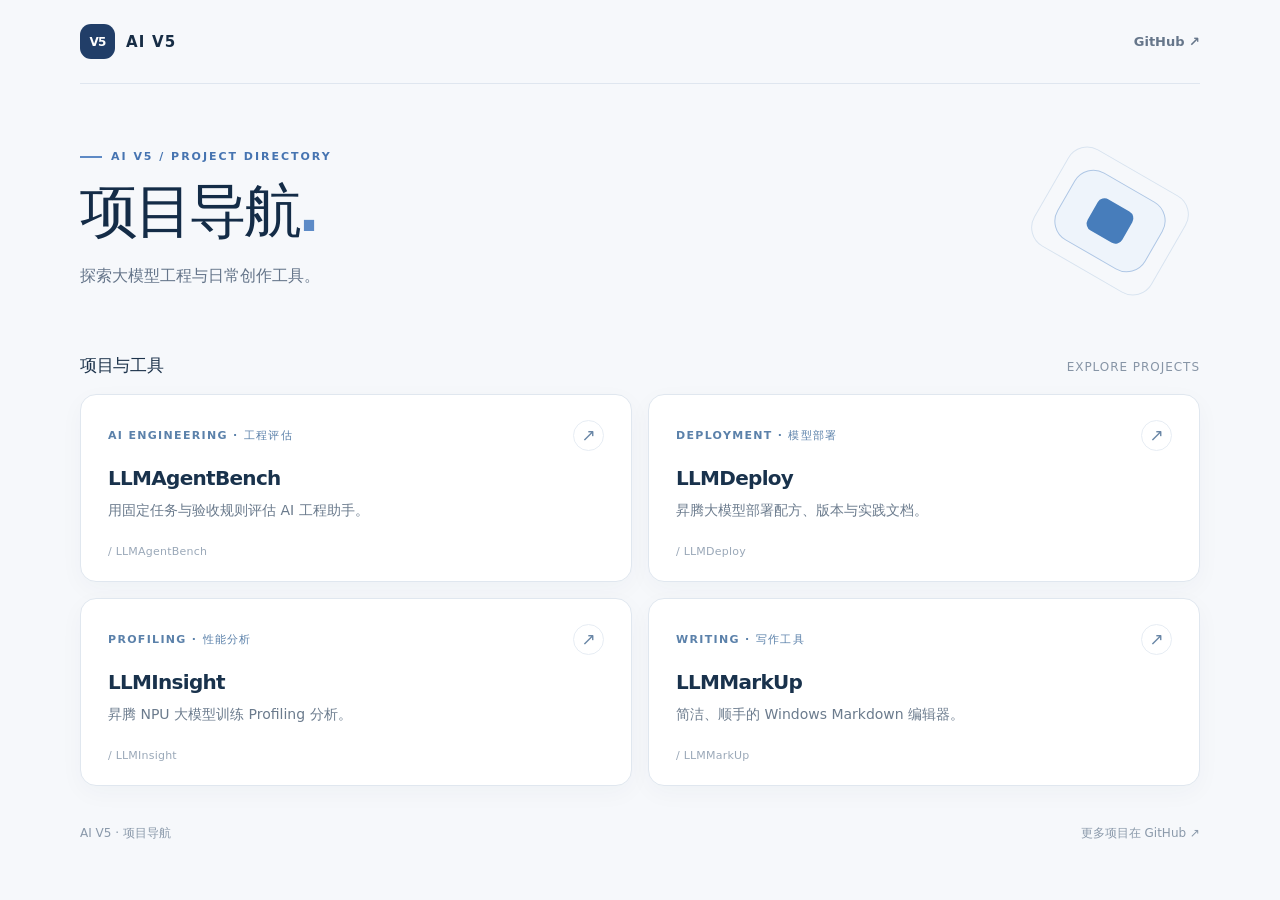
==== index.html @ 56ac6087 "Add project directory homepage" ====
<!doctype html>
<html lang="zh-CN">
<head>
  <meta charset="utf-8">
  <meta name="viewport" content="width=device-width, initial-scale=1">
  <meta name="description" content="AI V5 项目导航：探索大模型工程评估、部署、性能分析和写作工具。">
  <meta name="color-scheme" content="light">
  <title>AI V5 | 项目导航</title>
  <style>
    :root {
      font-family: Inter, ui-sans-serif, system-ui, -apple-system, BlinkMacSystemFont, "Segoe UI", "Microsoft YaHei", sans-serif;
      color: #182c40;
      background: #f6f8fb;
      font-synthesis: none;
      -webkit-font-smoothing: antialiased;
    }

    * { box-sizing: border-box; }
    body { min-width: 280px; margin: 0; }
    a { color: inherit; }
    a:focus-visible { outline: 3px solid #3176de; outline-offset: 5px; }

    .shell { width: min(1120px, calc(100% - 64px)); margin: 0 auto; }
    .topbar { height: 84px; display: flex; align-items: center; justify-content: space-between; gap: 20px; border-bottom: 1px solid #dfe6ef; }
    .brand { display: inline-flex; align-items: center; gap: 11px; text-decoration: none; }
    .brand-mark { display: grid; width: 35px; height: 35px; place-items: center; border-radius: 11px; background: #213e68; color: #fff; font-size: 12px; font-weight: 800; letter-spacing: -.06em; }
    .brand-name { color: #172d45; font-size: 15px; font-weight: 800; letter-spacing: .08em; }
    .top-link { color: #66768a; font-size: 13px; font-weight: 600; text-decoration: none; }
    .top-link:hover { color: #1c5db4; }

    .hero { position: relative; display: flex; min-height: 270px; align-items: center; justify-content: space-between; gap: 32px; padding: 57px 0 54px; }
    .eyebrow { display: flex; align-items: center; gap: 9px; margin: 0 0 15px; color: #4674b1; font-size: 11px; font-weight: 800; letter-spacing: .18em; text-transform: uppercase; }
    .eyebrow::before { width: 22px; height: 2px; background: #5e8ac5; content: ""; }
    h1 { margin: 0; color: #142c47; font-size: clamp(38px, 5.1vw, 58px); font-weight: 750; letter-spacing: -.06em; line-height: 1.16; }
    .hero p:not(.eyebrow) { margin: 16px 0 0; color: #65758a; font-size: 16px; line-height: 1.8; }
    .hero-graphic { position: relative; flex: 0 0 180px; height: 148px; }
    .hero-graphic::before, .hero-graphic::after { position: absolute; inset: 18px 22px; border: 1px solid #d9e4f0; border-radius: 22px; content: ""; transform: rotate(30deg); }
    .hero-graphic::after { inset: 35px 39px; border-color: #afc7e5; background: #eef4fb; }
    .hero-graphic span { position: absolute; z-index: 1; inset: 56px 70px; border-radius: 8px; background: #477dbb; transform: rotate(30deg); }

    .section-head { display: flex; align-items: baseline; justify-content: space-between; gap: 16px; margin-bottom: 17px; }
    h2 { margin: 0; color: #1d334b; font-size: 17px; font-weight: 750; letter-spacing: -.02em; }
    .section-note { margin: 0; color: #8795a6; font-size: 12px; letter-spacing: .08em; }
    .projects { display: grid; grid-template-columns: repeat(2, minmax(0, 1fr)); gap: 16px; }
    .project { position: relative; display: flex; min-height: 188px; flex-direction: column; padding: 25px 27px 23px; overflow: hidden; border: 1px solid #e0e7ef; border-radius: 16px; background: #fff; text-decoration: none; box-shadow: 0 7px 24px rgba(36, 60, 90, .035); transition: border-color .18s ease, box-shadow .18s ease, transform .18s ease; }
    .project:hover { transform: translateY(-3px); border-color: #aabfda; box-shadow: 0 13px 28px rgba(36, 60, 90, .09); }
    .project-top { display: flex; align-items: center; justify-content: space-between; gap: 12px; }
    .category { color: #5b81aa; font-size: 11px; font-weight: 750; letter-spacing: .12em; }
    .arrow { display: grid; width: 31px; height: 31px; place-items: center; border: 1px solid #e7edf4; border-radius: 50%; color: #6986a6; font-size: 17px; line-height: 1; }
    .project:hover .arrow { border-color: #b5c8df; color: #245d9e; }
    .project h3 { margin: 15px 0 8px; color: #19324c; font-size: 20px; font-weight: 750; letter-spacing: -.035em; }
    .project p { margin: 0; color: #6b7b8d; font-size: 14px; line-height: 1.75; }
    .project-path { margin-top: auto; padding-top: 18px; color: #9aa8b8; font-size: 11px; letter-spacing: .02em; }

    footer { display: flex; align-items: center; justify-content: space-between; gap: 16px; padding: 39px 0 32px; color: #8a99aa; font-size: 12px; }
    footer a { text-decoration: none; }
    footer a:hover { color: #1c5db4; }
    @media (max-width: 640px) {
      .shell { width: min(100% - 36px, 480px); }
      .topbar { height: 70px; }
      .hero { min-height: 0; padding: 48px 0; }
      .hero-graphic { flex-basis: 90px; height: 100px; }
      .hero-graphic::before { inset: 20px 7px; border-radius: 14px; }
      .hero-graphic::after { inset: 30px 17px; border-radius: 10px; }
      .hero-graphic span { inset: 43px 32px; border-radius: 5px; }
      .hero p:not(.eyebrow) { font-size: 14px; }
      .projects { grid-template-columns: 1fr; gap: 12px; }
      .project { min-height: 170px; padding: 22px; }
      footer { padding-top: 30px; }
    }
    @media (max-width: 360px) { .hero-graphic { display: none; } }
    @media (prefers-reduced-motion: reduce) { .project { transition: none; } }
  </style>
</head>
<body>
  <div class="shell">
    <header class="topbar">
      <a class="brand" href="/" aria-label="AI V5 首页">
        <span class="brand-mark" aria-hidden="true">V5</span>
        <span class="brand-name">AI V5</span>
      </a>
      <a class="top-link" href="https://github.com/ai-v5">GitHub <span aria-hidden="true">↗</span></a>
    </header>

    <main>
      <section class="hero" aria-labelledby="page-title">
        <div>
          <p class="eyebrow">AI V5 / PROJECT DIRECTORY</p>
          <h1 id="page-title">项目导航<span style="color:#5d8bc7">.</span></h1>
          <p>探索大模型工程与日常创作工具。</p>
        </div>
        <div class="hero-graphic" aria-hidden="true"><span></span></div>
      </section>

      <section aria-labelledby="projects-title">
        <div class="section-head">
          <h2 id="projects-title">项目与工具</h2>
          <p class="section-note">EXPLORE PROJECTS</p>
        </div>
        <div class="projects">
          <a class="project" href="https://ai-v5.github.io/LLMAgentBench/">
            <div class="project-top"><span class="category">AI ENGINEERING · 工程评估</span><span class="arrow" aria-hidden="true">↗</span></div>
            <h3>LLMAgentBench</h3>
            <p>用固定任务与验收规则评估 AI 工程助手。</p>
            <span class="project-path">/ LLMAgentBench</span>
          </a>
          <a class="project" href="https://ai-v5.github.io/LLMDeploy/">
            <div class="project-top"><span class="category">DEPLOYMENT · 模型部署</span><span class="arrow" aria-hidden="true">↗</span></div>
            <h3>LLMDeploy</h3>
            <p>昇腾大模型部署配方、版本与实践文档。</p>
            <span class="project-path">/ LLMDeploy</span>
          </a>
          <a class="project" href="https://ai-v5.github.io/LLMInsight/">
            <div class="project-top"><span class="category">PROFILING · 性能分析</span><span class="arrow" aria-hidden="true">↗</span></div>
            <h3>LLMInsight</h3>
            <p>昇腾 NPU 大模型训练 Profiling 分析。</p>
            <span class="project-path">/ LLMInsight</span>
          </a>
          <a class="project" href="https://ai-v5.github.io/LLMMarkUp/">
            <div class="project-top"><span class="category">WRITING · 写作工具</span><span class="arrow" aria-hidden="true">↗</span></div>
            <h3>LLMMarkUp</h3>
            <p>简洁、顺手的 Windows Markdown 编辑器。</p>
            <span class="project-path">/ LLMMarkUp</span>
          </a>
        </div>
      </section>
    </main>

    <footer><span>AI V5 · 项目导航</span><a href="https://github.com/ai-v5">更多项目在 GitHub <span aria-hidden="true">↗</span></a></footer>
  </div>
</body>
</html>
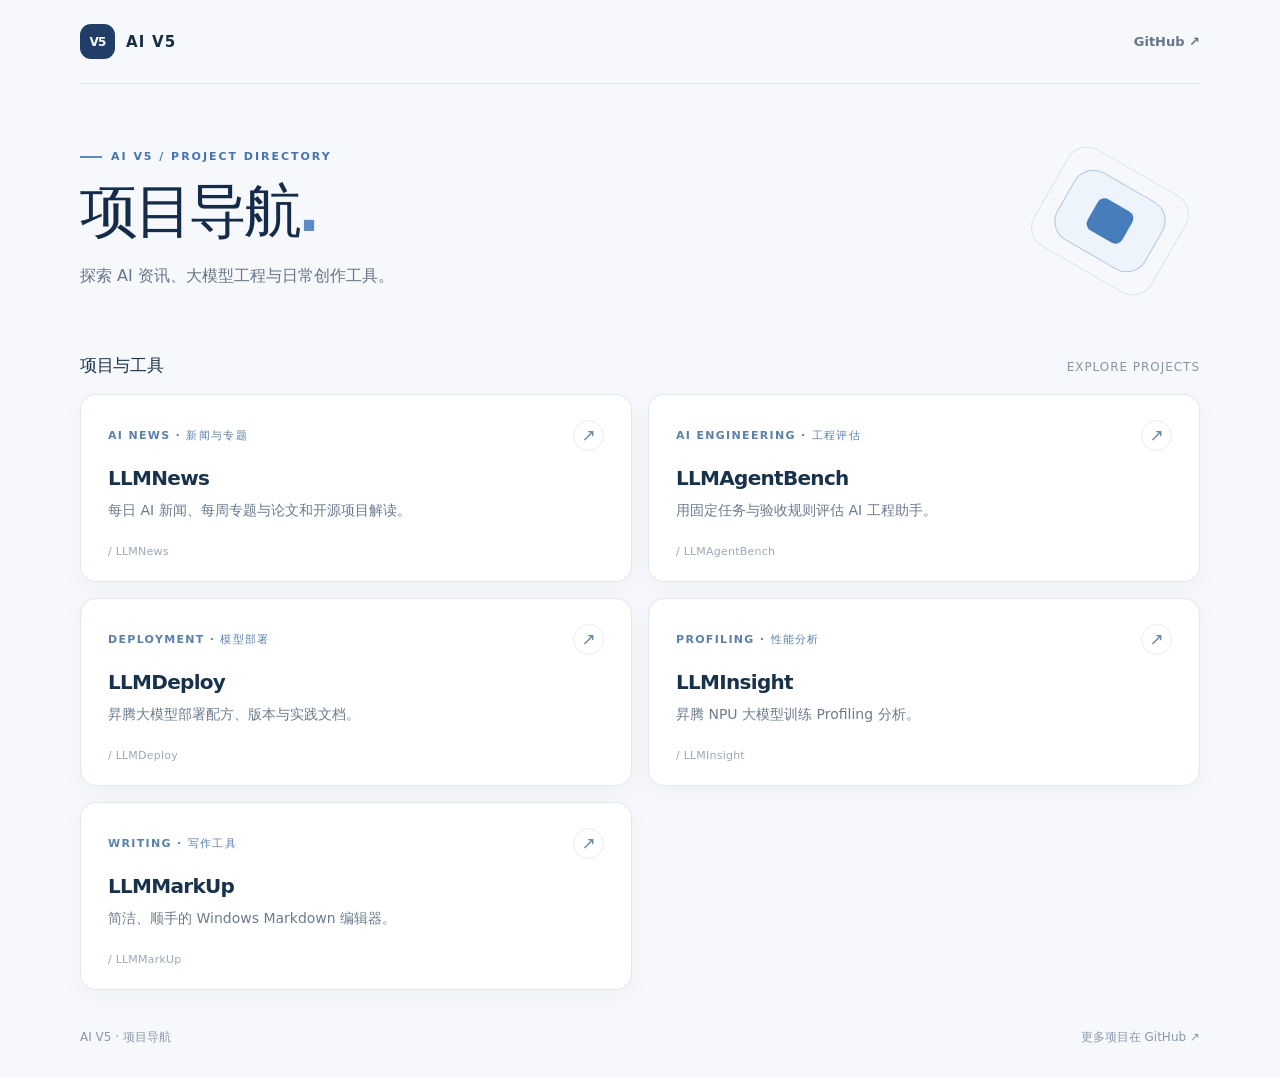
==== commit 4167aeef: "Add LLMNews to the project directory" ====
--- a/index.html
+++ b/index.html
@@ -3,7 +3,7 @@
 <head>
   <meta charset="utf-8">
   <meta name="viewport" content="width=device-width, initial-scale=1">
-  <meta name="description" content="AI V5 项目导航：探索大模型工程评估、部署、性能分析和写作工具。">
+  <meta name="description" content="AI V5 项目导航：探索 AI 资讯、大模型工程评估、部署、性能分析和写作工具。">
   <meta name="color-scheme" content="light">
   <title>AI V5 | 项目导航</title>
   <style>
@@ -87,7 +87,7 @@
         <div>
           <p class="eyebrow">AI V5 / PROJECT DIRECTORY</p>
           <h1 id="page-title">项目导航<span style="color:#5d8bc7">.</span></h1>
-          <p>探索大模型工程与日常创作工具。</p>
+          <p>探索 AI 资讯、大模型工程与日常创作工具。</p>
         </div>
         <div class="hero-graphic" aria-hidden="true"><span></span></div>
       </section>
@@ -98,6 +98,12 @@
           <p class="section-note">EXPLORE PROJECTS</p>
         </div>
         <div class="projects">
+          <a class="project" href="https://ai-v5.github.io/LLMNews/">
+            <div class="project-top"><span class="category">AI NEWS · 新闻与专题</span><span class="arrow" aria-hidden="true">↗</span></div>
+            <h3>LLMNews</h3>
+            <p>每日 AI 新闻、每周专题与论文和开源项目解读。</p>
+            <span class="project-path">/ LLMNews</span>
+          </a>
           <a class="project" href="https://ai-v5.github.io/LLMAgentBench/">
             <div class="project-top"><span class="category">AI ENGINEERING · 工程评估</span><span class="arrow" aria-hidden="true">↗</span></div>
             <h3>LLMAgentBench</h3>
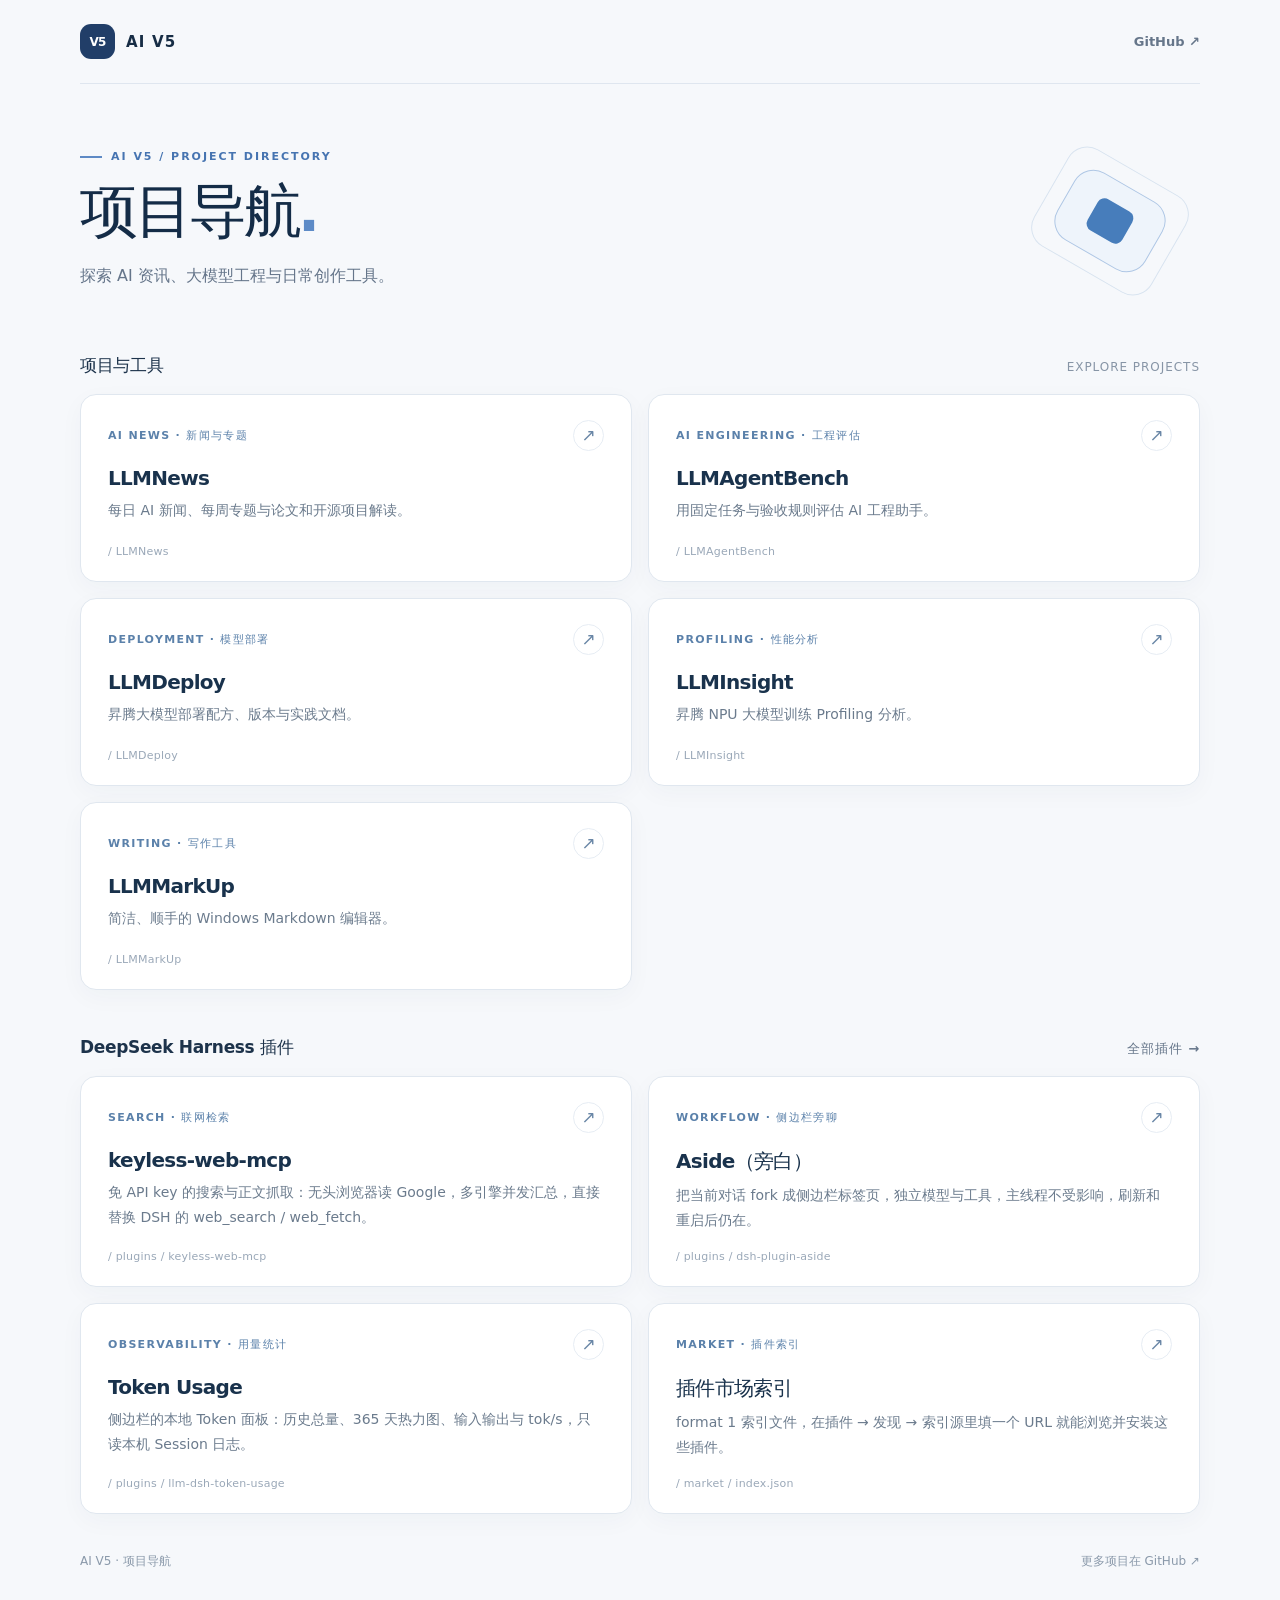
==== commit d0a8b514: "Add DeepSeek Harness plugin pages and a plugin market index - List the DSH plugins as a "DeepSeek Ha" ====
--- a/index.html
+++ b/index.html
@@ -130,6 +130,39 @@
           </a>
         </div>
       </section>
+
+      <section aria-labelledby="plugins-title" style="margin-top:46px">
+        <div class="section-head">
+          <h2 id="plugins-title">DeepSeek Harness 插件</h2>
+          <p class="section-note"><a class="top-link" href="plugins/">全部插件 →</a></p>
+        </div>
+        <div class="projects">
+          <a class="project" href="plugins/keyless-web-mcp.html">
+            <div class="project-top"><span class="category">SEARCH · 联网检索</span><span class="arrow" aria-hidden="true">↗</span></div>
+            <h3>keyless-web-mcp</h3>
+            <p>免 API key 的搜索与正文抓取：无头浏览器读 Google，多引擎并发汇总，直接替换 DSH 的 web_search / web_fetch。</p>
+            <span class="project-path">/ plugins / keyless-web-mcp</span>
+          </a>
+          <a class="project" href="plugins/dsh-plugin-aside.html">
+            <div class="project-top"><span class="category">WORKFLOW · 侧边栏旁聊</span><span class="arrow" aria-hidden="true">↗</span></div>
+            <h3>Aside（旁白）</h3>
+            <p>把当前对话 fork 成侧边栏标签页，独立模型与工具，主线程不受影响，刷新和重启后仍在。</p>
+            <span class="project-path">/ plugins / dsh-plugin-aside</span>
+          </a>
+          <a class="project" href="plugins/llm-dsh-token-usage.html">
+            <div class="project-top"><span class="category">OBSERVABILITY · 用量统计</span><span class="arrow" aria-hidden="true">↗</span></div>
+            <h3>Token Usage</h3>
+            <p>侧边栏的本地 Token 面板：历史总量、365 天热力图、输入输出与 tok/s，只读本机 Session 日志。</p>
+            <span class="project-path">/ plugins / llm-dsh-token-usage</span>
+          </a>
+          <a class="project" href="plugins/#market">
+            <div class="project-top"><span class="category">MARKET · 插件索引</span><span class="arrow" aria-hidden="true">↗</span></div>
+            <h3>插件市场索引</h3>
+            <p>format 1 索引文件，在插件 → 发现 → 索引源里填一个 URL 就能浏览并安装这些插件。</p>
+            <span class="project-path">/ market / index.json</span>
+          </a>
+        </div>
+      </section>
     </main>
 
     <footer><span>AI V5 · 项目导航</span><a href="https://github.com/ai-v5">更多项目在 GitHub <span aria-hidden="true">↗</span></a></footer>
